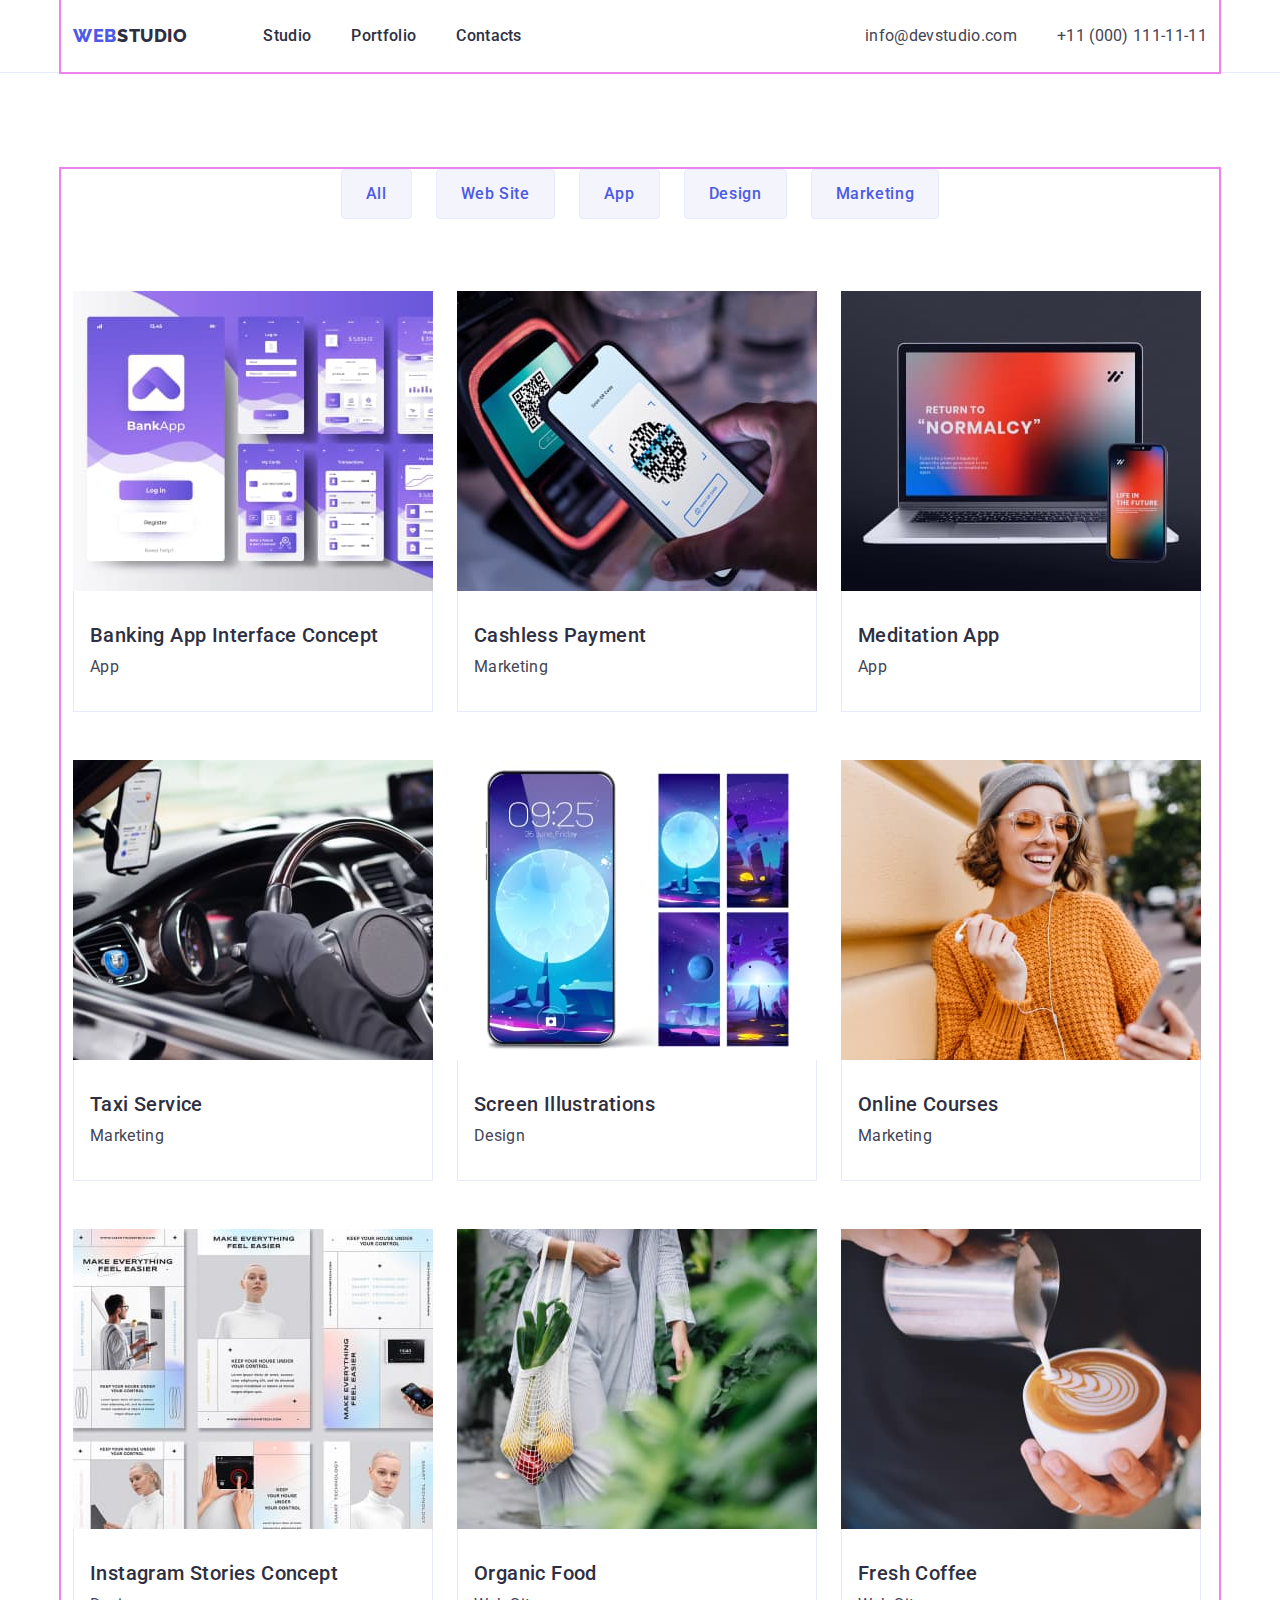
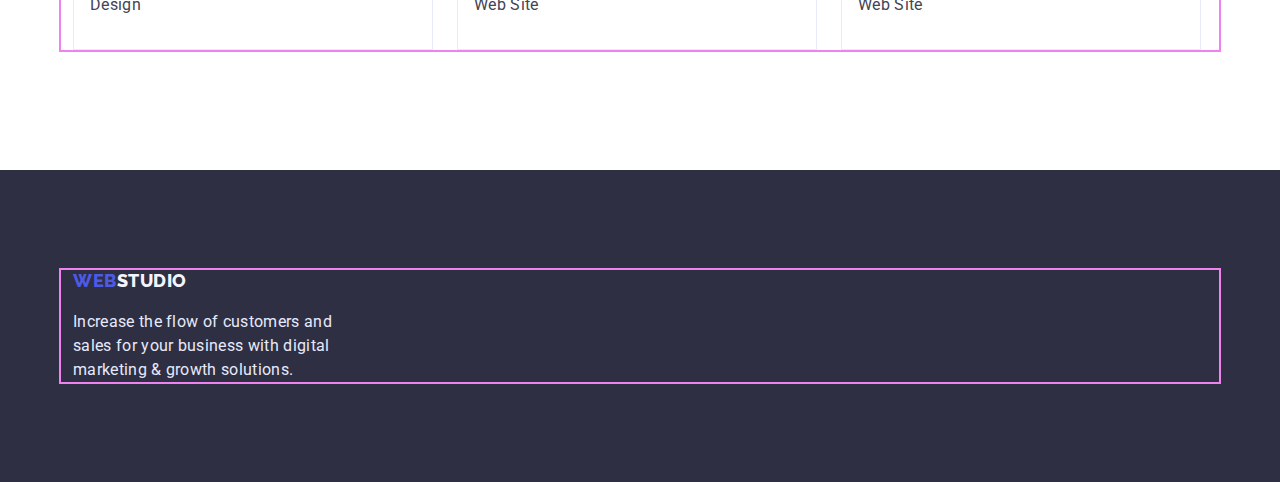
==== portfolio.html @ c35da74e "Initial commit" ====
<!DOCTYPE html>
<html lang="en">
  <head>
    <meta charset="UTF-8" />
    <meta http-equiv="X-UA-Compatible" content="IE=edge" />
    <meta name="viewport" content="width=device-width, initial-scale=1.0" />
    <title>Document</title>

    <link
      rel="stylesheet"
      href="https://cdn.jsdelivr.net/npm/modern-normalize@1.1.0/modern-normalize.min.css"
    />
    <link rel="preconnect" href="https://fonts.googleapis.com" />
    <link rel="preconnect" href="https://fonts.gstatic.com" crossorigin />
    <link
      href="https://fonts.googleapis.com/css2?family=Raleway:wght@800&family=Roboto:wght@400;500;700&display=swap"
      rel="stylesheet"
    />

    <link rel="stylesheet" href="./css/styles.css" />
  </head>
  <body>
    <!--Header-->
    <header class="header">
      <div class="container main-nav">
        <nav class="header-navigation main-nav">
          <a href="./index.html" class="logo link">
            Web <span class="header-logo-color">Studio</span></a
          >
          <ul class="header-list list">
            <li class="header-item">
              <a href="./index.html" class="header-link link">Studio</a>
            </li>
            <li class="header-item">
              <a href="./portfolio.html" class="header-link link">Portfolio</a>
            </li>
            <li class="header-item">
              <a href="" class="header-link link">Contacts</a>
            </li>
          </ul>
        </nav>

        <address class="address">
          <ul class="address-nav list">
            <li class="address-list">
              <a href="mailto:info@devstudio.com" class="address-item link"
                >info@devstudio.com</a
              >
            </li>
            <li class="address-list">
              <a href="tel:+110001111111" class="address-item link"
                >+11 (000) 111-11-11</a
              >
            </li>
          </ul>
        </address>
      </div>
    </header>
    <main>
      <section class="portfolio section">
        <div class="container">
          <h1 hidden>Portfolio</h1>
          <ul class="filter list">
            <li class="filter-item">
              <button type="button" class="filter-button">All</button>
            </li>

            <li class="filter-item">
              <button type="button" class="filter-button">Web Site</button>
            </li>

            <li class="filter-item">
              <button type="button" class="filter-button">App</button>
            </li>

            <li class="filter-item">
              <button type="button" class="filter-button">Design</button>
            </li>

            <li class="filter-item">
              <button type="button" class="filter-button">Marketing</button>
            </li>
          </ul>
          <ul class="portfolio-list list">
            <li class="portfolio-item">
              <a href="" class="portfolio-link link"
                ><img src="./images/app-1.jpg" alt="App for Bank" width="360" />

                <div class="portfolio-content">
                  <h2 class="portfolio-title">Banking App Interface Concept</h2>
                  <p class="portfolio-desc">App</p>
                </div>
              </a>
            </li>

            <li class="portfolio-item">
              <a href="" class="portfolio-link link">
                <img
                  src="./images/app-2.jpg"
                  alt="App for Payment"
                  width="360"
                />
                <div class="portfolio-content">
                  <h2 class="portfolio-title">Cashless Payment</h2>
                  <p class="portfolio-desc">Marketing</p>
                </div>
              </a>
            </li>

            <li class="portfolio-item">
              <a href="" class="portfolio-link link"
                ><img
                  src="./images/app-3.jpg"
                  alt="App for Meditaion"
                  width="360"
                />
                <div class="portfolio-content">
                  <h2 class="portfolio-title">Meditation App</h2>
                  <p class="portfolio-desc">App</p>
                </div>
              </a>
            </li>

            <li class="portfolio-item">
              <a href="" class="portfolio-link link"
                ><img src="./images/app-4.jpg" alt="App for Taxi" width="360" />
                <div class="portfolio-content">
                  <h2 class="portfolio-title">Taxi Service</h2>
                  <p class="portfolio-desc">Marketing</p>
                </div>
              </a>
            </li>

            <li class="portfolio-item">
              <a href="" class="portfolio-link link"
                ><img
                  src="./images/app-5.jpg"
                  alt="Screen Illustrations"
                  width="360"
                />
                <div class="portfolio-content">
                  <h2 class="portfolio-title">Screen Illustrations</h2>
                  <p class="portfolio-desc">Design</p>
                </div>
              </a>
            </li>

            <li class="portfolio-item">
              <a href="" class="portfolio-link link"
                ><img
                  src="./images/app-6.jpg"
                  alt="App for Courses"
                  width="360"
                />
                <div class="portfolio-content">
                  <h2 class="portfolio-title">Online Courses</h2>
                  <p class="portfolio-desc">Marketing</p>
                </div>
              </a>
            </li>

            <li class="portfolio-item">
              <a href="" class="portfolio-link link">
                <img
                  src="./images/app-7.jpg"
                  alt="Instagram Stories Concept"
                  width="360"
                />
                <div class="portfolio-content">
                  <h2 class="portfolio-title">Instagram Stories Concept</h2>
                  <p class="portfolio-desc">Design</p>
                </div>
              </a>
            </li>

            <li class="portfolio-item">
              <a href="" class="portfolio-link link">
                <img
                  src="./images/app-8.jpg"
                  alt="Site for Organic Food"
                  width="360"
                />
                <div class="portfolio-content">
                  <h2 class="portfolio-title">Organic Food</h2>
                  <p class="portfolio-desc">Web Site</p>
                </div>
              </a>
            </li>

            <li class="portfolio-item">
              <a href="" class="portfolio-link link">
                <img
                  src="./images/app-9.jpg"
                  alt="Site for Coffee"
                  width="360"
                />
                <div class="portfolio-content">
                  <h2 class="portfolio-title">Fresh Coffee</h2>
                  <p class="portfolio-desc">Web Site</p>
                </div>
              </a>
            </li>
          </ul>
        </div>
      </section>
    </main>
    <!--Footer-->
    <footer class="footer">
      <div class="container container-footer-text">
        <a href="./index.html" class="logo logo-footer link"
          >Web<span class="logo-text">Studio</span></a
        >
        <p class="footer-text">
          Increase the flow of customers and sales for your business with
          digital marketing & growth solutions.
        </p>
      </div>
    </footer>
  </body>
</html>
---- css/styles.css ----
:root {
  --bgc-header: #e7e9fc;
  --bgc-primery: #e5e5e5;
  --bgc-secondary: #f4f4fd;
  --primery-color: #2e2f42;
  --primery-text-color: #434455;
  --secondary-text-color: #ffffff;
  --accent-color-logo: #4d5ae5;
  --accent-color-active: #404bbf;
}
h1,
h2,
h3,
p {
  margin-top: 0;
  margin-bottom: 0;
}
ul {
  margin-top: 0;
  margin-bottom: 0;
  padding-left: 0;
}
img {
  display: block;
}
.list {
  list-style: none;
}
.link {
  text-decoration: none;
}
.visually-hidden {
  position: absolute;
  width: 1px;
  height: 1px;
  margin: -1px;
  border: 0;
  padding: 0;
  white-space: nowrap;
  clip-path: inset(100%);
  clip: rect(0 0 0 0);
  overflow: hidden;
}
body {
  background: var(--secondary-text-color);
  color: var(--primery-text-color);
  font-family: "Roboto", sans-serif;
  letter-spacing: 0.02em;
  font-size: 16px;
  line-height: 1.5;
}
.container {
  width: 1158px;
  margin-left: auto;
  margin-right: auto;
  padding-left: 12px;
  padding-right: 12px;

  outline: 2px solid violet;
}
.section {
  padding-top: 120px;
  padding-bottom: 120px;
}
/**------------------------------Header---------------------------------*/
.header {
  border-bottom: 1px solid var(--bgc-header);
}
.main-nav {
  display: flex;
  align-items: center;
}
.header-navigation {
}
.logo {
  margin-right: 76px;

  color: var(--accent-color-logo);
  font-family: Raleway, sans-serif;
  font-weight: 800;
  font-size: 18px;
  line-height: 1.17;
  letter-spacing: 0.03em;
  text-transform: uppercase;
  word-spacing: -4px;
}
.header-logo-color {
  color: var(--primery-color);
}
.header-list {
  line-height: 1.5;
  letter-spacing: 0.02em;
  display: flex;
}
.header-item {
}
.header-item:not(:last-child) {
  margin-right: 40px;
}
.header-link {
  display: block;
  padding-top: 24px;
  padding-bottom: 24px;

  color: var(--primery-color);
  font-weight: 500;
}
.header-link:hover,
.header-link:focus {
  color: var(--accent-color-active);
}

.header-link:active {
  color: var(--accent-color-active);
}

.address {
  font-style: normal;
  margin-left: auto;
}
.address-nav {
  display: flex;
}
.address-list {
  display: block;
  font-weight: 400;
  line-height: 1.5;
  letter-spacing: 0.02em;
}
.address-list:not(:last-child) {
  margin-right: 40px;
}
.address-item {
  text-decoration: none;
  color: var(--primery-text-color);
}

.address-item:hover,
.address-item:focus {
  color: var(--accent-color-active);
}

/**--------------------------------Hero----------------------------------------------*/
.hero {
  padding-top: 188px;
  padding-bottom: 188px;
  background-color: var(--primery-color);
  text-align: center;
}
.hero-title {
  max-width: 496px;
  margin: 0 auto;
  margin-bottom: 48px;

  color: var(--secondary-text-color);
  font-weight: 700;
  font-size: 56px;
  line-height: 1.07;
  letter-spacing: 0.02em;
}
.hero-button {
  display: inline-block;
  padding: 16px 32px;
  border-radius: 4px;

  color: var(--secondary-text-color);
  background-color: var(--accent-color-logo);
  font-family: "Roboto", sans-serif;
  font-style: normal;
  font-weight: 500;
  font-size: 16px;
  line-height: 1.5;
  letter-spacing: 0.04em;
  cursor: pointer;
  border: none;
}

.hero-button:hover,
.hero-button:focus {
  background-color: var(--accent-color-active);
}

/**--------------------------Advantages-----------------------------------------*/

.advantages {
  padding-bottom: 0;
}
.advantages-list {
  display: flex;
  gap: 24px;
}
.advantages-item {
}

.advantages-title {
  margin-bottom: 8px;

  font-weight: 500;
  font-size: 20px;
  line-height: 1.2;
  letter-spacing: 0.02em;
  color: var(--primery-color);
}

/**----------------------Work--------------------------------------------------*/
.work {
}
.work-title {
  margin-bottom: 72px;

  font-weight: 700;
  font-size: 36px;
  line-height: 1.11;
  text-align: center;
  letter-spacing: 0.02em;
  text-transform: capitalize;
  color: var(--primery-color);
}
.work-list {
  display: flex;
  gap: 24px;
}
.work-item {
  width: calc((100%-48) 3);
}
/*-------------------------------Team----------------------*/
.team {
  background: var(--bgc-secondary);
}
.team-title {
  margin-bottom: 72px;

  font-weight: 700;
  font-size: 36px;
  line-height: 1.11;
  text-align: center;
  letter-spacing: 0.02em;
  text-transform: capitalize;
  color: var(--primery-color);
}
.team-list {
  display: flex;
  gap: 24px;
}
.team-item {
  background-color: var(--secondary-text-color);
  box-shadow: 0px 1px 6px rgba(46, 47, 66, 0.08),
    0px 1px 1px rgba(46, 47, 66, 0.16), 0px 2px 1px rgba(46, 47, 66, 0.08);
  border-radius: 0px 0px 4px 4px;
}

.team-text-position {
  text-align: center;
  padding: 32px 16px;
}

.team-item-title {
  font-weight: 500;
  font-size: 20px;
  line-height: 1.2;
  letter-spacing: 0.02em;
  color: var(--primery-color);
  background-color: var(--secondary-text-color);
}
.team-desc {
  font-size: 16px;
}

/**-------------------------------Footer--------------------------------*/

.footer {
  background-color: var(--primery-color);
  padding: 100px 0;
}
.logo-footer {
  margin-right: 0;
}
.logo-text {
  color: var(--bgc-secondary);
}
.footer-text {
  color: var(--bgc-header);
  width: 264px;
  margin-top: 16px;
}
.container-footer-text {
}

/**-----------------------------Portfolio---------------**/
.portfolio {
  padding-top: 96px;
}
.filter {
  display: flex;
  margin-bottom: 72px;
  justify-content: center;
}
.filter-item:not(:last-child) {
  margin-right: 24px;
}
.filter-button {
  padding: 12px 24px;

  background-color: var(--bgc-secondary);
  color: var(--accent-color-logo);
  border-color: var(--bgc-header);
  font-family: "Roboto", sans-serif;
  font-weight: 500;
  line-height: 1.5;
  font-size: 16px;
  letter-spacing: 0.04em;
  border: 1px solid var(--bgc-header);
  border-radius: 4px;
  cursor: pointer;
}
.filter-button:hover,
.filter-button:focus {
  background-color: var(--accent-color-active);
  color: var(--secondary-text-color);
}
.portfolio-list {
  display: flex;
  flex-wrap: wrap;
  gap: 48px 24px;
}
.portfolio-list .portfolio-item {
  width: 360px;
}
.portfolio-item:nth-child(3n) {
  margin-right: 0;
}
.portfolio-item:nth-last-child(-n + 3) {
  margin-bottom: 0;
}
.portfolio-link {
  color: inherit;
}
.portfolio-title {
  margin-bottom: 8px;
  font-weight: 500;
  font-size: 20px;
  line-height: 1.2;
  letter-spacing: 0.02em;
  color: var(--primery-color);
}
.portfolio-desc {
  color: var(--primery-text-color);
}
.portfolio-content {
  padding: 32px 16px;
  border: 1px solid var(--bgc-header);
  border-top: 0;
}

.portfolio-list .link {
}
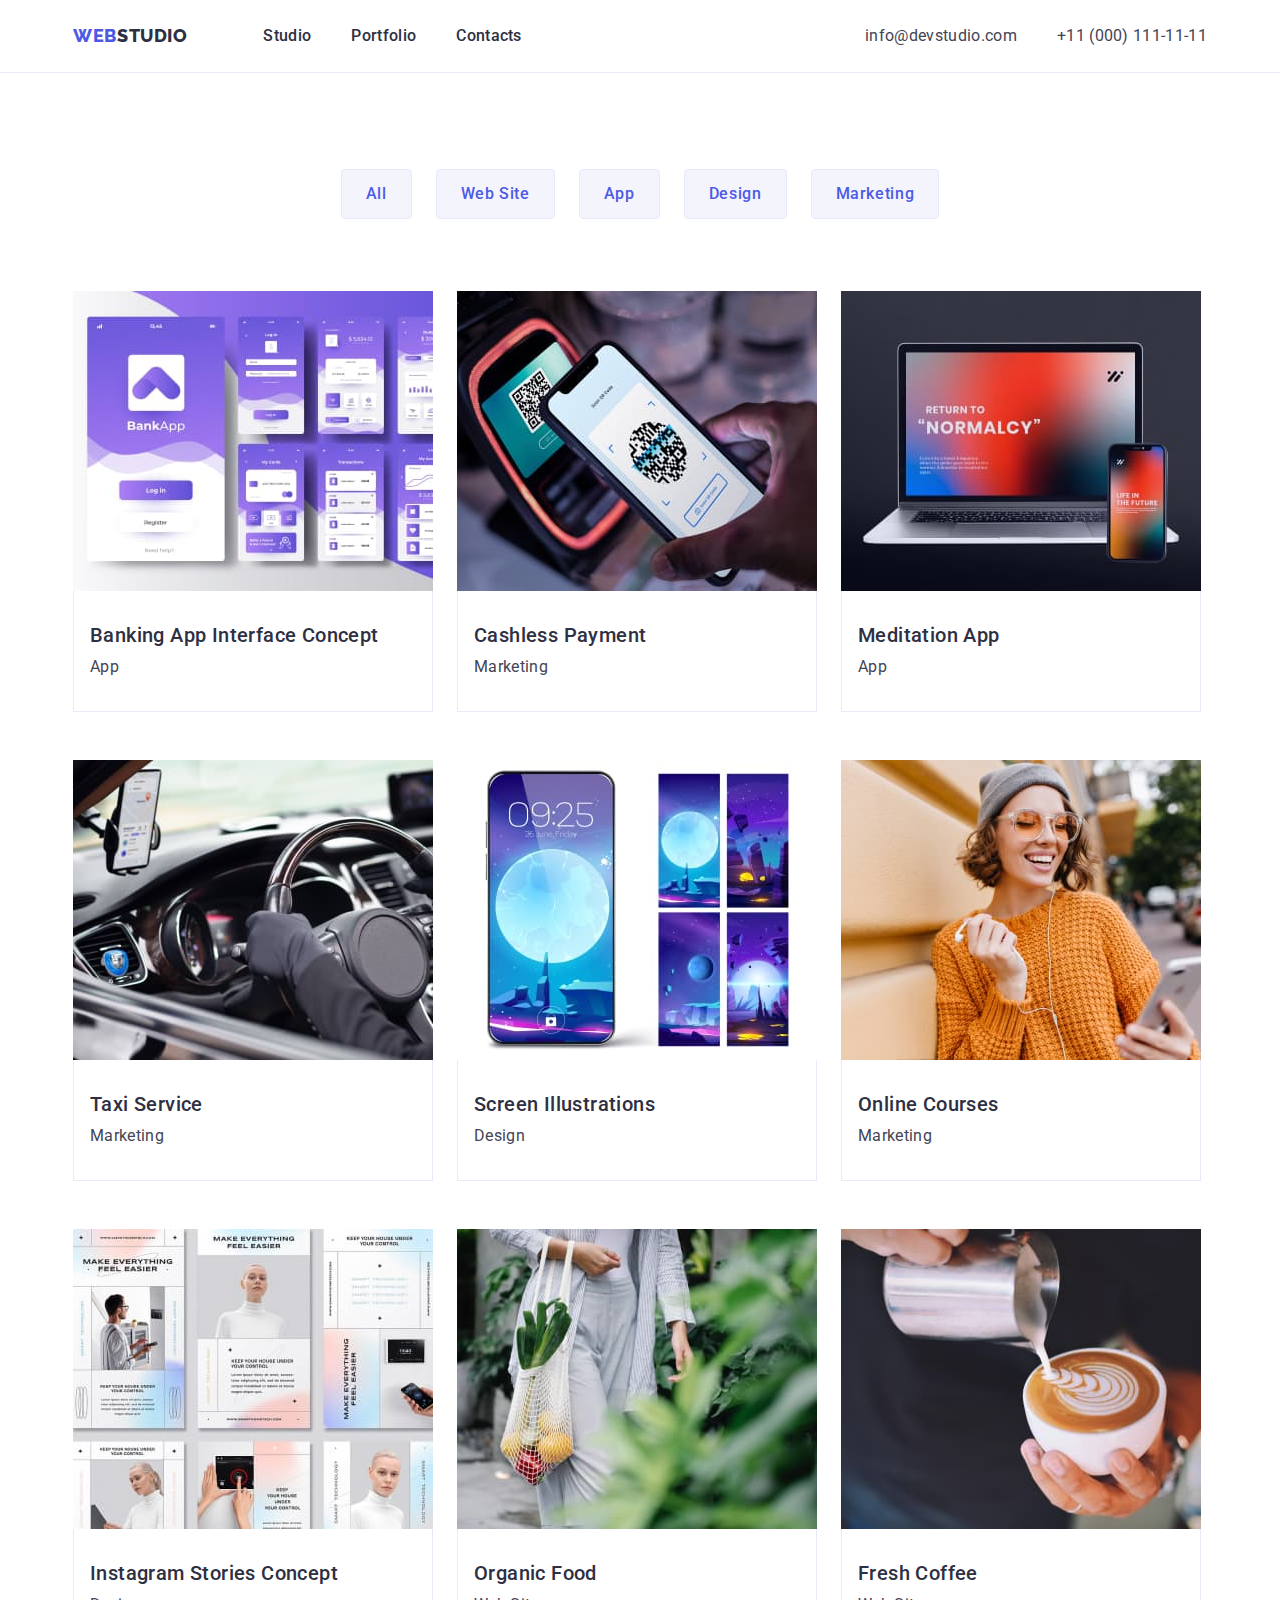
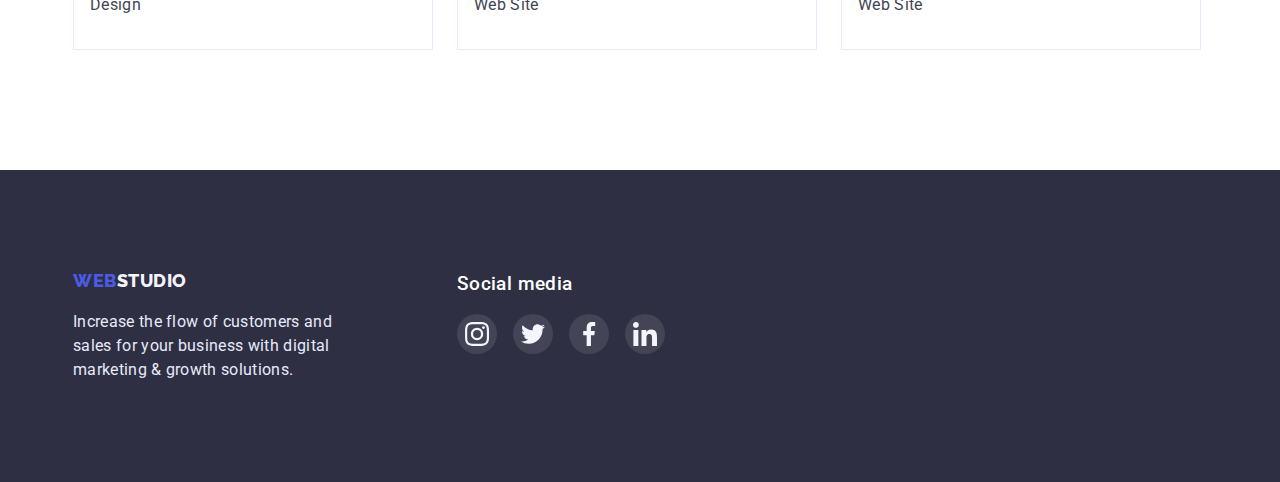
==== commit 97d8cd5f: "hw4" ====
--- a/portfolio.html
+++ b/portfolio.html
@@ -206,14 +206,49 @@
     </main>
     <!--Footer-->
     <footer class="footer">
-      <div class="container container-footer-text">
-        <a href="./index.html" class="logo logo-footer link"
-          >Web<span class="logo-text">Studio</span></a
-        >
-        <p class="footer-text">
-          Increase the flow of customers and sales for your business with
-          digital marketing & growth solutions.
-        </p>
+      <div class="container footer-container">
+        <div class="container-footer-text">
+          <a href="./index.html" class="logo logo-footer link"
+            >Web<span class="logo-text">Studio</span></a
+          >
+          <p class="footer-text">
+            Increase the flow of customers and sales for your business with
+            digital marketing & growth solutions.
+          </p>
+        </div>
+        <div class="footer-soc">
+          <h3 class="footer-soc-title">Social media</h3>
+          <ul class="footer-soc-list list">
+            <li class="footer-soc-item">
+              <a href="" class="footer-soc-link link">
+                <svg class="footer-icon" width="24" height="24">
+                  <use href="./images/icons.svg#icon-instagram"></use>
+                </svg>
+              </a>
+            </li>
+            <li class="footer-soc-item">
+              <a href="" class="footer-soc-link link">
+                <svg class="footer-icon" width="24" height="24">
+                  <use href="./images/icons.svg#icon-twitter"></use>
+                </svg>
+              </a>
+            </li>
+            <li class="footer-soc-item">
+              <a href="" class="footer-soc-link link">
+                <svg class="footer-icon" width="24" height="24">
+                  <use href="./images/icons.svg#icon-facebook"></use>
+                </svg>
+              </a>
+            </li>
+            <li class="footer-soc-item">
+              <a href="" class="footer-soc-link link">
+                <svg class="footer-icon" width="24" height="24">
+                  <use href="./images/icons.svg#icon-linkedin"></use>
+                </svg>
+              </a>
+            </li>
+          </ul>
+        </div>
       </div>
     </footer>
   </body>
--- a/css/styles.css
+++ b/css/styles.css
@@ -7,6 +7,8 @@
   --secondary-text-color: #ffffff;
   --accent-color-logo: #4d5ae5;
   --accent-color-active: #404bbf;
+  --color-icon: #8e8f99;
+  --footer-icon: #31d0aa;
 }
 h1,
 h2,
@@ -56,7 +58,7 @@
   padding-left: 12px;
   padding-right: 12px;
 
-  outline: 2px solid violet;
+  /* outline: 2px solid violet; */
 }
 .section {
   padding-top: 120px;
@@ -142,10 +144,21 @@
 
 /**--------------------------------Hero----------------------------------------------*/
 .hero {
+  margin: 0 auto;
+
   padding-top: 188px;
   padding-bottom: 188px;
+  text-align: center;
+
   background-color: var(--primery-color);
-  text-align: center;
+  background-image: linear-gradient(
+      rgba(46, 47, 66, 0.7),
+      rgba(46, 47, 66, 0.7)
+    ),
+    url("../images/people-office.jpg");
+  background-size: 1440px 600px;
+  background-repeat: no-repeat;
+  background-position: center;
 }
 .hero-title {
   max-width: 496px;
@@ -189,9 +202,28 @@
   display: flex;
   gap: 24px;
 }
-.advantages-item {
-}
-
+.advantages-item::before {
+  content: "";
+  display: block;
+  height: 112px;
+  border-radius: 4px;
+  margin-bottom: 8px;
+  background-color: var(--bgc-secondary);
+  background-repeat: no-repeat;
+  background-position: center;
+}
+.advantages-item:nth-child(1)::before {
+  background-image: url(../images/antenna.svg);
+}
+.advantages-item:nth-child(2)::before {
+  background-image: url(../images/clock.svg);
+}
+.advantages-item:nth-child(3)::before {
+  background-image: url(../images/diagram.svg);
+}
+.advantages-item:nth-child(4)::before {
+  background-image: url(../images/astronaut.svg);
+}
 .advantages-title {
   margin-bottom: 8px;
 
@@ -264,13 +296,85 @@
 }
 .team-desc {
   font-size: 16px;
-}
-
+  margin-bottom: 8px;
+}
+.team-soc-list {
+  display: flex;
+  justify-content: center;
+  gap: 24px;
+}
+.team-soc-item {
+  width: 40px;
+  height: 40px;
+}
+.team-soc-link {
+  width: 100%;
+  height: 100%;
+  border-radius: 50%;
+  background-color: var(--accent-color-logo);
+  display: flex;
+  align-items: center;
+  justify-content: center;
+}
+.team-soc-link:hover,
+.team-soc-link:focus {
+  background-color: var(--accent-color-active);
+}
+.team-soc-icon {
+  fill: var(--bgc-secondary);
+}
+
+/**-------------------------------Customers--------------------------------*/
+.customers {
+}
+.customers-title {
+  font-weight: 700;
+  font-size: 36px;
+  line-height: 1.11;
+  text-align: center;
+  letter-spacing: 0.02em;
+  padding-bottom: 72px;
+
+  color: var(--primery-color);
+}
+.customers-list {
+  display: flex;
+  justify-content: center;
+  gap: 24px;
+}
+.customers-item {
+  width: 168px;
+  height: 88px;
+}
+.customers-link {
+  display: flex;
+  align-items: center;
+  justify-content: center;
+  width: 100%;
+  height: 100%;
+  border-radius: 4px;
+  border: 1px solid var(--color-icon);
+  background-color: var(--secondary-text-color);
+}
+.customers-link:hover,
+.customers-link:focus {
+  border: 1px solid var(--accent-color-active);
+}
+.customers-icon {
+  fill: var(--color-icon);
+}
+.customers-icon:hover,
+.customers-icon:focus {
+  fill: var(--accent-color-active);
+}
 /**-------------------------------Footer--------------------------------*/
 
 .footer {
   background-color: var(--primery-color);
   padding: 100px 0;
+}
+.footer-container {
+  display: flex;
 }
 .logo-footer {
   margin-right: 0;
@@ -284,6 +388,40 @@
   margin-top: 16px;
 }
 .container-footer-text {
+  margin-right: 120px;
+}
+.footer-soc-title {
+  font-weight: 500;
+  line-height: 1.5;
+  letter-spacing: 0.02em;
+  margin-bottom: 16px;
+
+  color: var(--secondary-text-color);
+}
+.footer-soc-list {
+  display: flex;
+  justify-content: center;
+  gap: 16px;
+}
+.footer-soc-item {
+  width: 40px;
+  height: 40px;
+}
+.footer-soc-link {
+  width: 100%;
+  height: 100%;
+  border-radius: 50%;
+  display: flex;
+  align-items: center;
+  justify-content: center;
+  background-color: rgba(255, 255, 255, 0.1);
+}
+.footer-soc-link:hover,
+.footer-soc-link:focus {
+  background-color: var(--footer-icon);
+}
+.footer-icon {
+  fill: var(--bgc-secondary);
 }
 
 /**-----------------------------Portfolio---------------**/
@@ -317,6 +455,9 @@
 .filter-button:focus {
   background-color: var(--accent-color-active);
   color: var(--secondary-text-color);
+  border: transparent;
+  box-shadow: 0px 3px 1px rgba(0, 0, 0, 0.1), 0px 2px 1px rgba(0, 0, 0, 0.08),
+    0px 2px 2px rgba(0, 0, 0, 0.12);
 }
 .portfolio-list {
   display: flex;
@@ -331,6 +472,10 @@
 }
 .portfolio-item:nth-last-child(-n + 3) {
   margin-bottom: 0;
+}
+.portfolio-item:hover,
+.portfolio-item:focus {
+  box-shadow: 12px 11px 31px 17px rgba(77, 90, 229, 0.32);
 }
 .portfolio-link {
   color: inherit;
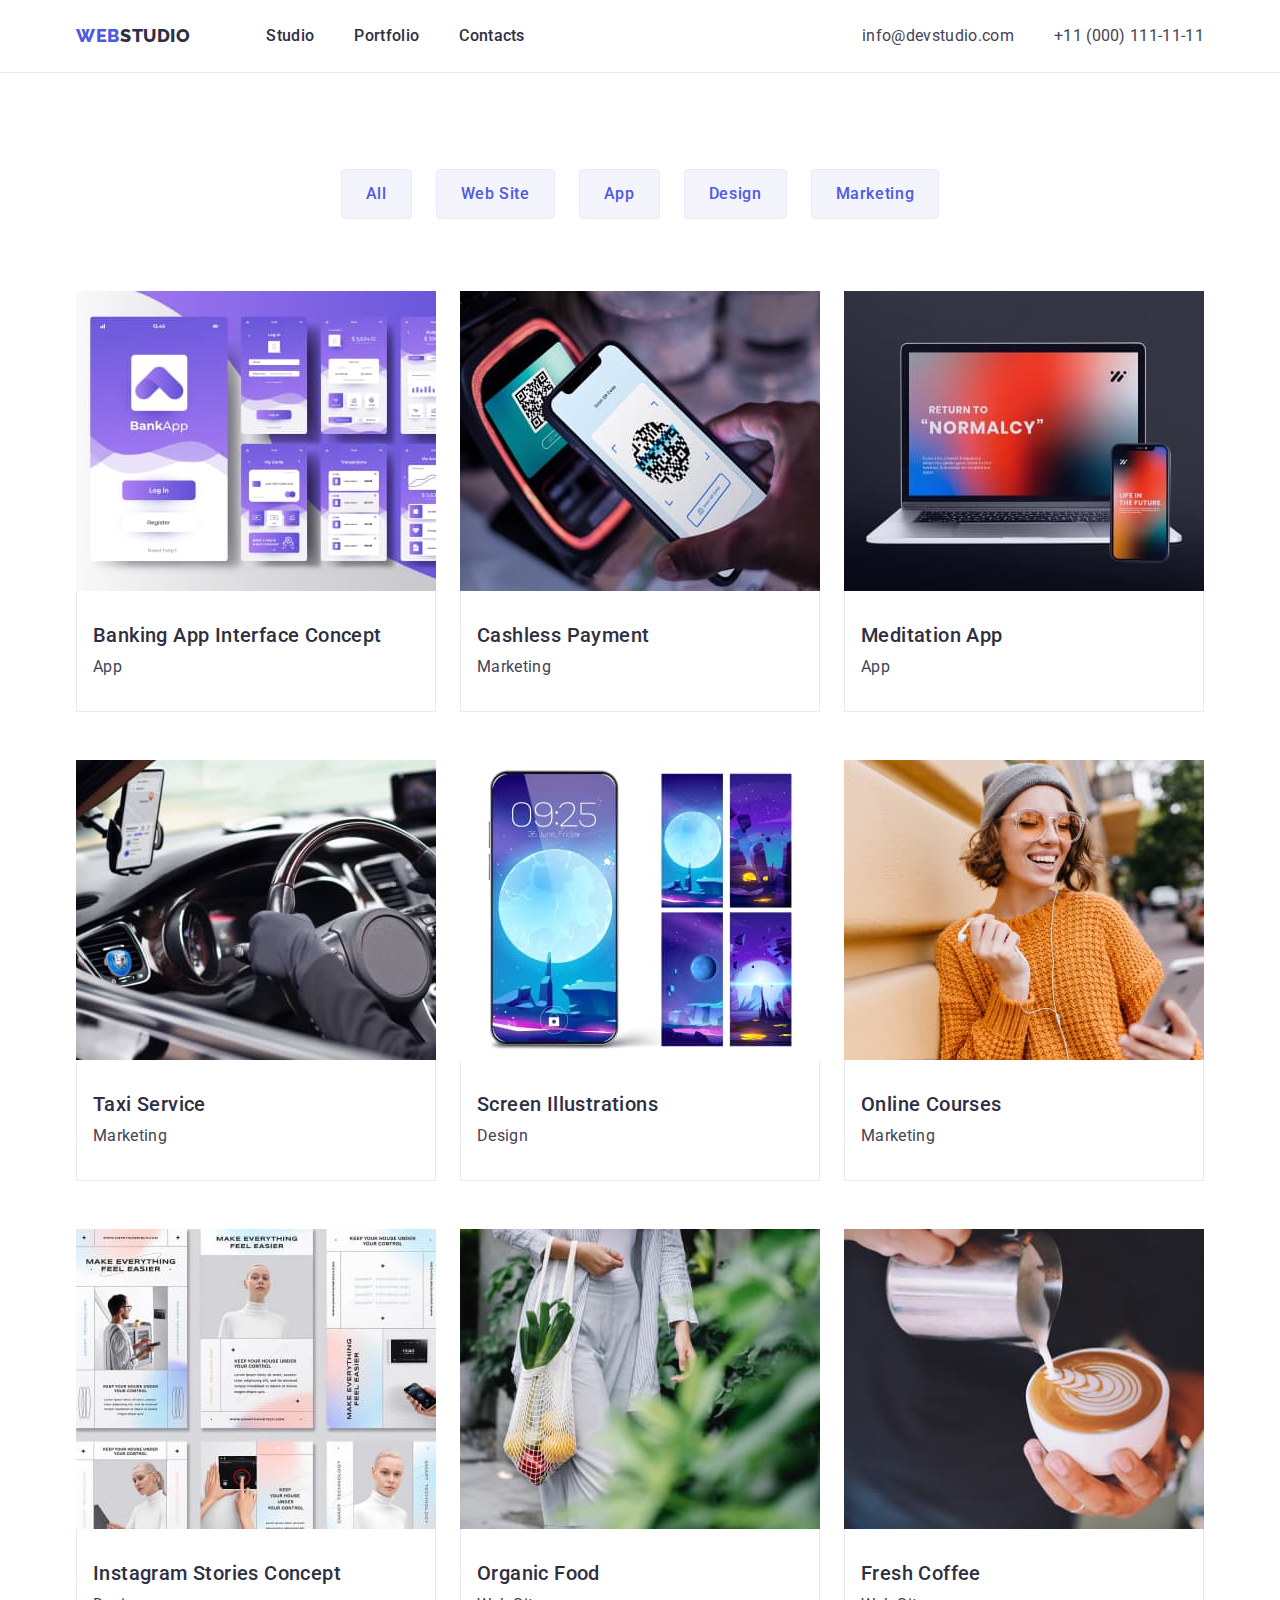
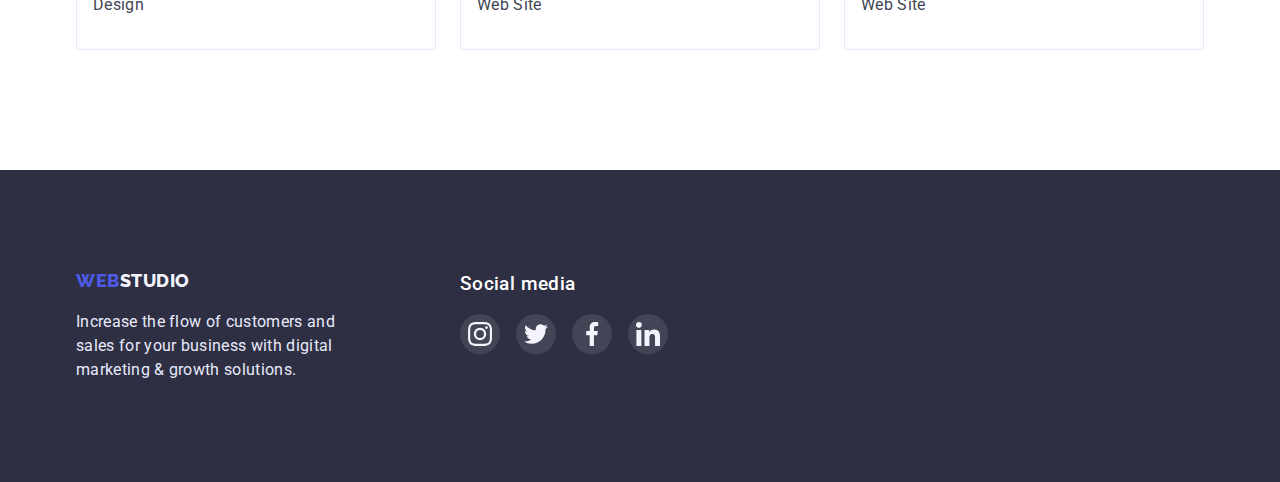
==== commit fb53bd8e: "modification" ====
--- a/portfolio.html
+++ b/portfolio.html
@@ -59,7 +59,7 @@
     <main>
       <section class="portfolio section">
         <div class="container">
-          <h1 hidden>Portfolio</h1>
+          <h1 class="visually-hidden">Portfolio</h1>
           <ul class="filter list">
             <li class="filter-item">
               <button type="button" class="filter-button">All</button>
--- a/css/styles.css
+++ b/css/styles.css
@@ -55,8 +55,8 @@
   width: 1158px;
   margin-left: auto;
   margin-right: auto;
-  padding-left: 12px;
-  padding-right: 12px;
+  padding-left: 15px;
+  padding-right: 15px;
 
   /* outline: 2px solid violet; */
 }
@@ -156,9 +156,11 @@
       rgba(46, 47, 66, 0.7)
     ),
     url("../images/people-office.jpg");
-  background-size: 1440px 600px;
+  background-size: cover;
   background-repeat: no-repeat;
   background-position: center;
+  max-width: 1440px;
+  height: 600px;
 }
 .hero-title {
   max-width: 496px;
@@ -333,13 +335,12 @@
   line-height: 1.11;
   text-align: center;
   letter-spacing: 0.02em;
-  padding-bottom: 72px;
+  margin-bottom: 72px;
 
   color: var(--primery-color);
 }
 .customers-list {
   display: flex;
-  justify-content: center;
   gap: 24px;
 }
 .customers-item {
@@ -353,15 +354,15 @@
   width: 100%;
   height: 100%;
   border-radius: 4px;
-  border: 1px solid var(--color-icon);
-  background-color: var(--secondary-text-color);
+  border: 1px solid currentColor;
+  color: var(--color-icon);
 }
 .customers-link:hover,
 .customers-link:focus {
-  border: 1px solid var(--accent-color-active);
+  color: var(--accent-color-active);
 }
 .customers-icon {
-  fill: var(--color-icon);
+  fill: currentColor;
 }
 .customers-icon:hover,
 .customers-icon:focus {
@@ -455,7 +456,7 @@
 .filter-button:focus {
   background-color: var(--accent-color-active);
   color: var(--secondary-text-color);
-  border: transparent;
+  border-color: transparent;
   box-shadow: 0px 3px 1px rgba(0, 0, 0, 0.1), 0px 2px 1px rgba(0, 0, 0, 0.08),
     0px 2px 2px rgba(0, 0, 0, 0.12);
 }
@@ -473,12 +474,13 @@
 .portfolio-item:nth-last-child(-n + 3) {
   margin-bottom: 0;
 }
-.portfolio-item:hover,
-.portfolio-item:focus {
-  box-shadow: 12px 11px 31px 17px rgba(77, 90, 229, 0.32);
-}
 .portfolio-link {
   color: inherit;
+  display: block;
+}
+.portfolio-link:hover,
+.portfolio-link:focus {
+  box-shadow: 12px 11px 31px 17px rgba(77, 90, 229, 0.32);
 }
 .portfolio-title {
   margin-bottom: 8px;
